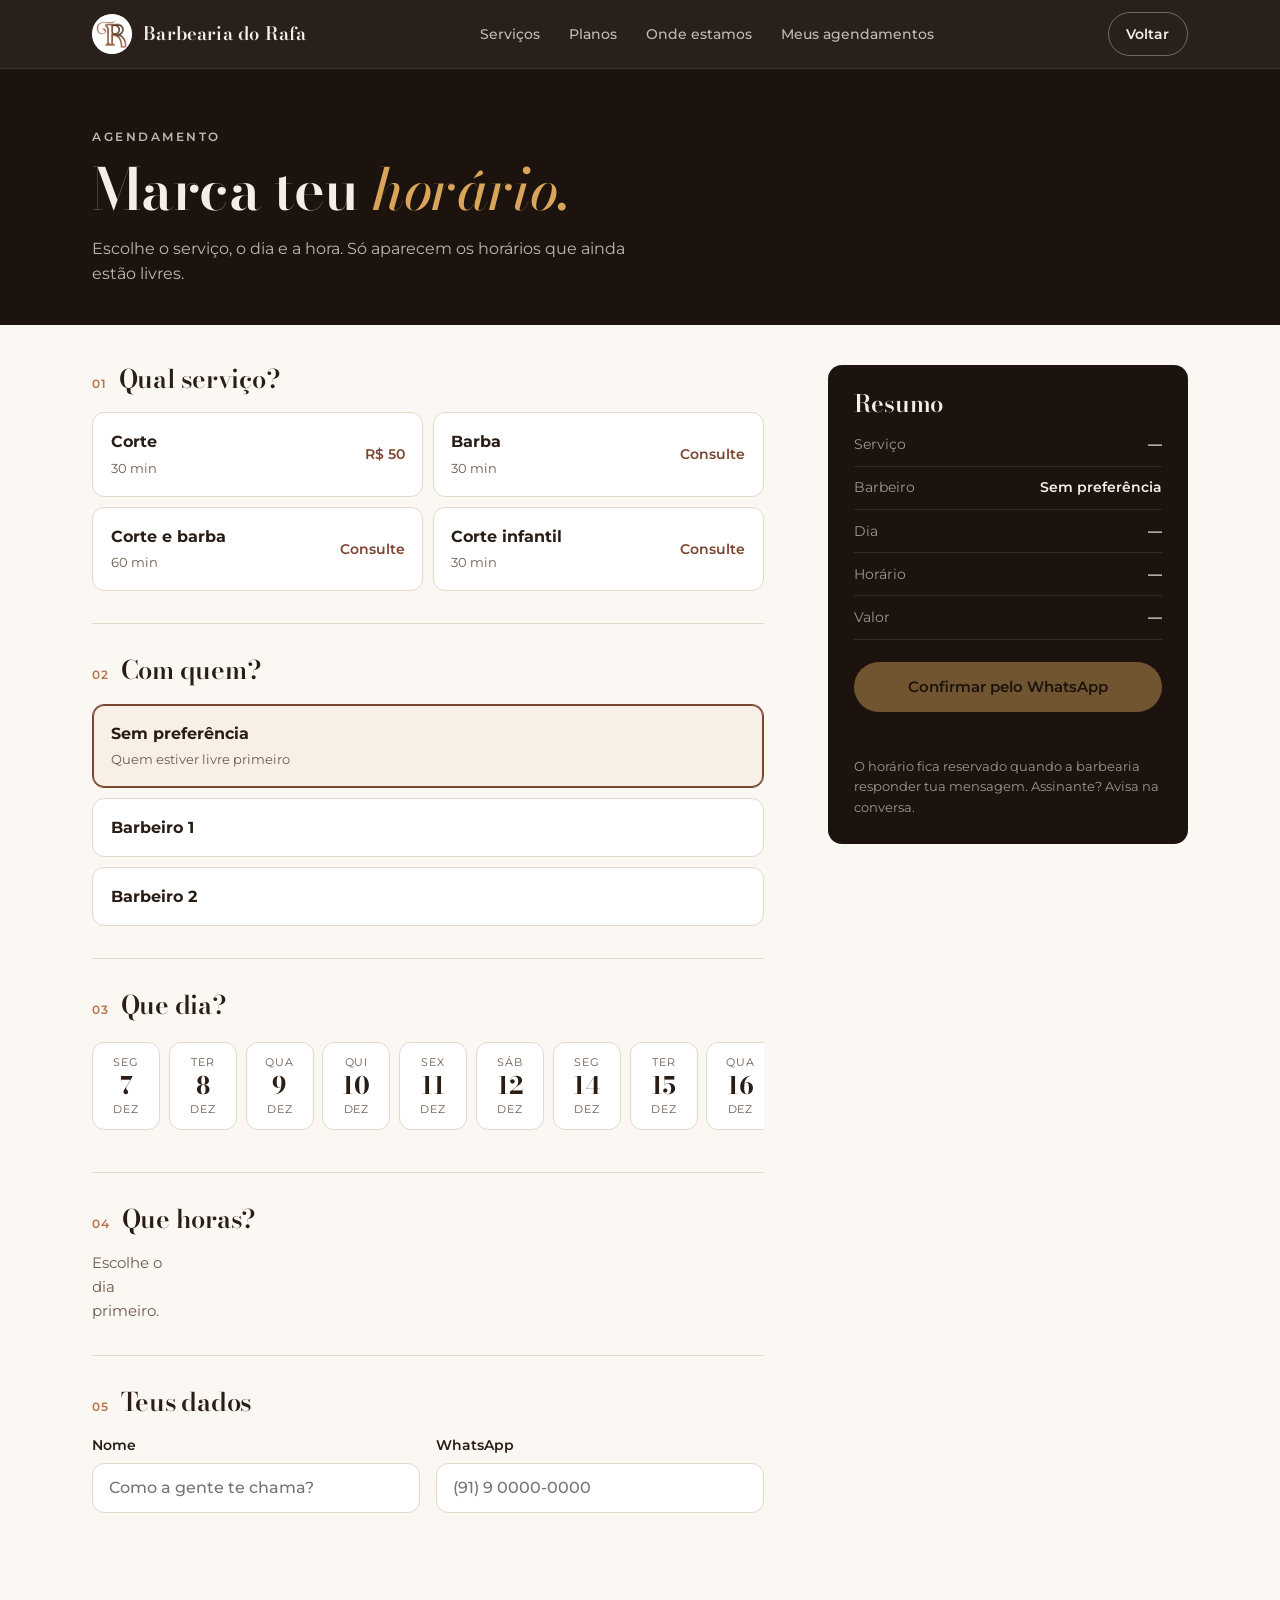
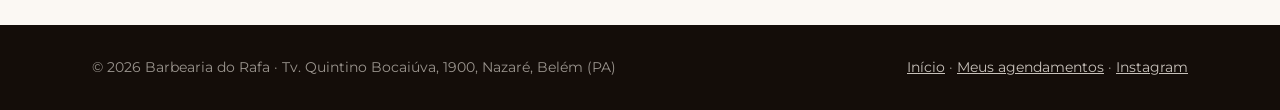
==== agendamento.html @ e5c77fa2 "Menu do celular (☰) com todos os links e rolagem certa ate as secoes Co-Authored-By: Claude Opus 5.5" ====
<!doctype html>
<html lang="pt-BR">
<head>
  <meta charset="utf-8">
  <meta name="viewport" content="width=device-width, initial-scale=1">
  <title>Agendar horário · Barbearia do Rafa</title>
  <meta name="description" content="Escolha o serviço, o dia e o horário na Barbearia do Rafa, em Nazaré, Belém.">
  <meta name="theme-color" content="#1c130e">
  <link rel="icon" href="img/logo.png">
  <link rel="preconnect" href="https://fonts.googleapis.com">
  <link rel="preconnect" href="https://fonts.gstatic.com" crossorigin>
  <link href="https://fonts.googleapis.com/css2?family=Bodoni+Moda:ital,opsz,wght@0,6..96,500;0,6..96,600;1,6..96,500&family=Montserrat:wght@400;500;600;700&display=swap" rel="stylesheet">
  <link rel="stylesheet" href="css/style.css">
</head>
<body>

<header class="topo">
  <div class="wrap">
    <a class="marca" href="index.html"><img src="img/logo.png" alt=""><span>Barbearia do Rafa</span></a>
    <nav class="nav" aria-label="Seções">
      <a href="index.html#servicos">Serviços</a>
      <a href="index.html#planos">Planos</a>
      <a href="index.html#onde">Onde estamos</a>
      <a href="meus-agendamentos.html">Meus agendamentos</a>
    </nav>
    <a class="btn btn-linha" href="index.html">Voltar</a>
  </div>
</header>

<main>
  <section class="ag-capa">
    <div class="wrap">
      <p class="sobre">Agendamento</p>
      <h1>Marca teu <em>horário.</em></h1>
      <p>Escolhe o serviço, o dia e a hora. Só aparecem os horários que ainda estão livres.</p>
    </div>
  </section>

  <div class="wrap">
    <form class="ag" id="form" novalidate>
      <div>
        <fieldset class="passo">
          <legend class="sr">Serviço</legend>
          <h2 aria-hidden="true"><span>01</span>Qual serviço?</h2>
          <div class="opcoes servicos" id="servicos"></div>
        </fieldset>

        <fieldset class="passo">
          <legend class="sr">Barbeiro</legend>
          <h2 aria-hidden="true"><span>02</span>Com quem?</h2>
          <div class="opcoes" id="barbeiros"></div>
        </fieldset>

        <fieldset class="passo">
          <legend class="sr">Dia</legend>
          <h2 aria-hidden="true"><span>03</span>Que dia?</h2>
          <div class="dias" id="dias"></div>
        </fieldset>

        <fieldset class="passo">
          <legend class="sr">Horário</legend>
          <h2 aria-hidden="true"><span>04</span>Que horas?</h2>
          <div class="horas" id="horas"></div>
        </fieldset>

        <div class="passo">
          <h2><span>05</span>Teus dados</h2>
          <div class="campos">
            <div class="campo">
              <label for="nome">Nome</label>
              <input id="nome" name="nome" autocomplete="name" placeholder="Como a gente te chama?" required>
            </div>
            <div class="campo">
              <label for="tel">WhatsApp</label>
              <input id="tel" name="tel" type="tel" inputmode="tel" autocomplete="tel-national" placeholder="(91) 9 0000-0000" required>
            </div>
          </div>
        </div>
      </div>

      <aside class="resumo" aria-live="polite">
        <h2>Resumo</h2>
        <dl>
          <div><dt>Serviço</dt><dd id="r-servico">—</dd></div>
          <div><dt>Barbeiro</dt><dd id="r-barbeiro">—</dd></div>
          <div><dt>Dia</dt><dd id="r-dia">—</dd></div>
          <div><dt>Horário</dt><dd id="r-hora">—</dd></div>
          <div><dt>Valor</dt><dd id="r-preco">—</dd></div>
        </dl>
        <button class="btn btn-ouro" type="submit" id="enviar" aria-disabled="true">Confirmar pelo WhatsApp</button>
        <p class="falta" id="falta"></p>
        <p class="obs" id="obs">O horário fica reservado na hora. Assinante? Avisa quando chegar.</p>
      </aside>
    </form>
  </div>
</main>

<footer class="rodape">
  <div class="wrap">
    <span>© <span id="ano"></span> Barbearia do Rafa · Tv. Quintino Bocaiúva, 1900, Nazaré, Belém (PA)</span>
    <span><a href="index.html">Início</a> · <a href="meus-agendamentos.html">Meus agendamentos</a> · <a href="https://www.instagram.com/a.barbeariadorafa/" target="_blank" rel="noopener">Instagram</a></span>
  </div>
</footer>

<script src="js/dados.js"></script>
<script src="js/menu.js"></script>
<script src="js/comum.js"></script>
<script src="js/agendamento.js"></script>
</body>
</html>
---- css/style.css ----
:root {
  --cafe: #1c130e;
  --cafe-2: #2a1d15;
  --terra: #7a4630;
  --cobre: #b87348;
  --ouro: #d9a55a;
  --creme: #f4eee6;
  --papel: #fbf8f3;
  --tinta: #2a1d15;
  --suave: #6e5a4c;
  --linha: #e3d8ca;
  --titulo: 'Bodoni Moda', Georgia, serif;
  --texto: 'Montserrat', system-ui, sans-serif;
  --raio: 14px;
  --max: 1160px;
}

*, *::before, *::after { box-sizing: border-box; }
html { scroll-behavior: smooth; }
a, button, label, input { -webkit-tap-highlight-color: transparent; }
body { margin: 0; font-family: var(--texto); color: var(--tinta); background: var(--papel); line-height: 1.6; -webkit-font-smoothing: antialiased; }
img { max-width: 100%; height: auto; display: block; }
a { color: inherit; }
h1, h2, h3 { font-family: var(--titulo); font-weight: 600; line-height: 1.1; margin: 0; letter-spacing: -0.01em; }
h1 em, h2 em { font-style: italic; color: var(--ouro); font-weight: 500; }
p { margin: 0; }
.wrap { width: 100%; max-width: var(--max); margin: 0 auto; padding: 0 20px; }
.sobre { font-size: .72rem; font-weight: 600; letter-spacing: .22em; text-transform: uppercase; color: var(--cobre); }
.sr { position: absolute; width: 1px; height: 1px; overflow: hidden; clip: rect(0 0 0 0); }

/* Botões */
.btn { display: inline-flex; align-items: center; justify-content: center; gap: .55rem; min-height: 44px; padding: .95rem 1.5rem; border-radius: 999px; font: 600 .92rem var(--texto); text-decoration: none; background: transparent; border: 1.5px solid transparent; cursor: pointer; transition: transform .15s, background .2s, border-color .2s, color .2s; }
.btn:hover { transform: translateY(-1px); }
.btn:focus-visible, a:focus-visible, button:focus-visible, input:focus-visible { outline: 2px solid var(--ouro); outline-offset: 3px; }
.btn-ouro { background: var(--ouro); color: var(--cafe); }
.btn-ouro:hover { background: #e5b46b; }
.btn-linha { border-color: rgba(244, 238, 230, .35); color: var(--creme); }
.btn-linha:hover { border-color: var(--creme); }
.btn-terra { background: var(--terra); color: var(--creme); }
.btn-terra:hover { background: #8b5139; }
.btn svg { width: 18px; height: 18px; flex: none; }

/* Topo */
.topo { position: sticky; top: 0; z-index: 20; background: rgba(28, 19, 14, .94); backdrop-filter: blur(10px); border-bottom: 1px solid rgba(244, 238, 230, .08); }
.topo .wrap { display: flex; align-items: center; justify-content: space-between; gap: 1rem; height: 68px; }
.marca { display: flex; align-items: center; gap: .7rem; text-decoration: none; color: var(--creme); }
.marca img { width: 40px; height: 40px; border-radius: 50%; background: #fff; }
.marca span { font-family: var(--titulo); font-size: 1.15rem; font-weight: 600; letter-spacing: .01em; }
.nav { display: none; gap: 1.8rem; }
.nav a { color: rgba(244, 238, 230, .75); text-decoration: none; font-size: .88rem; font-weight: 500; }
.nav a:hover { color: var(--creme); }
.topo .btn { padding: .6rem 1.1rem; font-size: .85rem; }

/* Menu do celular (☰) */
.menu-btn { display: inline-flex; flex-direction: column; justify-content: center; align-items: center; gap: 5px; width: 44px; height: 44px; padding: 0; border: 0; border-radius: 10px; background: transparent; cursor: pointer; flex: none; }
.menu-btn span { display: block; width: 22px; height: 2px; border-radius: 2px; background: var(--creme); transition: transform .2s, opacity .2s; }
.menu-btn[aria-expanded="true"] span:nth-child(1) { transform: translateY(7px) rotate(45deg); }
.menu-btn[aria-expanded="true"] span:nth-child(2) { opacity: 0; }
.menu-btn[aria-expanded="true"] span:nth-child(3) { transform: translateY(-7px) rotate(-45deg); }
.menu-movel { position: fixed; z-index: 60; top: 68px; left: 0; right: 0; bottom: 0; overflow-y: auto; overscroll-behavior: contain; background: var(--cafe); color: var(--creme); padding: .5rem 20px calc(2rem + env(safe-area-inset-bottom)); display: flex; flex-direction: column; animation: menu-entra .18s ease-out; }
.menu-movel ul { list-style: none; margin: 0; padding: 0; }
.menu-movel li a { display: flex; align-items: center; min-height: 56px; font-family: var(--titulo); font-size: 1.55rem; font-weight: 500; color: var(--creme); text-decoration: none; border-bottom: 1px solid rgba(244, 238, 230, .1); }
.menu-movel li a[aria-current="page"] { color: var(--ouro); }
.menu-movel .menu-cta { margin-top: 1.6rem; width: 100%; padding: 1rem; font-size: 1rem; }
.menu-rodape { display: flex; gap: 1.5rem; justify-content: center; margin-top: 1.4rem; }
.menu-rodape a { display: inline-flex; align-items: center; min-height: 44px; color: rgba(244, 238, 230, .75); font-size: .9rem; font-weight: 600; }
.menu-movel[hidden] { display: none; }
html.menu-aberto, html.menu-aberto body { overflow: hidden; }
html.menu-aberto .barra-movel { display: none; }
@keyframes menu-entra { from { opacity: 0; transform: translateY(-8px); } to { opacity: 1; transform: none; } }
/* No celular o "Agendar" do topo sai: fica na barra de baixo e no menu. */
@media (max-width: 899px) { .topo .wrap > .btn { display: none; } }
@media (min-width: 900px) { .menu-btn, .menu-movel { display: none !important; } }

/* Ao ir pra uma seção, ela para logo abaixo do topo fixo */
section[id] { scroll-margin-top: 76px; }

/* Capa */
.capa { background: var(--cafe); color: var(--creme); overflow: hidden; }
.capa .wrap { display: grid; gap: 2.5rem; padding-top: 3rem; padding-bottom: 3.5rem; }
.capa h1 { font-size: clamp(2.6rem, 9vw, 4.6rem); margin: .9rem 0 1.2rem; }
.capa .lead { font-size: 1.05rem; color: rgba(244, 238, 230, .8); max-width: 34rem; }
.capa .acoes { display: flex; flex-wrap: wrap; gap: .75rem; margin-top: 2rem; }
.nota { display: flex; align-items: center; gap: .6rem; margin-top: 2rem; font-size: .85rem; color: rgba(244, 238, 230, .7); }
.nota b { color: var(--creme); font-size: 1rem; }
.estrelas { color: var(--ouro); letter-spacing: .1em; }
.ja-agendou { margin-top: .8rem; font-size: .85rem; color: rgba(244, 238, 230, .7); }
.ja-agendou a { color: var(--ouro); font-weight: 600; }
.capa-foto { position: relative; justify-self: center; width: min(100%, 420px); }
.capa-foto img { width: 100%; aspect-ratio: 4 / 5; object-fit: cover; border-radius: 220px 220px var(--raio) var(--raio); }
.capa-foto::before { content: ''; position: absolute; inset: -12px; border: 1px solid rgba(217, 165, 90, .45); border-radius: 232px 232px 20px 20px; pointer-events: none; }
.selo { position: absolute; left: -10px; bottom: 28px; background: var(--creme); color: var(--tinta); border-radius: 12px; padding: .8rem 1rem; box-shadow: 0 14px 30px rgba(0, 0, 0, .35); font-size: .8rem; line-height: 1.35; }
.selo b { display: block; font-family: var(--titulo); font-size: 1.05rem; }

/* Faixa de horários */
.faixa { background: var(--terra); color: var(--creme); }
.faixa .wrap { display: flex; flex-wrap: wrap; justify-content: center; gap: .4rem 2rem; padding-top: 1rem; padding-bottom: 1rem; font-size: .85rem; }
.faixa b { font-weight: 600; }

/* Seções */
.secao { padding: 4.5rem 0; }
.secao-creme { background: var(--creme); }
.cab { max-width: 40rem; margin-bottom: 2.5rem; }
.cab h2 { font-size: clamp(2rem, 6vw, 3rem); margin-top: .6rem; }
.cab h2 em { color: var(--terra); }
.cab p { margin-top: .9rem; color: var(--suave); }

/* Serviços — tabela de preço de barbearia */
.menu { list-style: none; margin: 0; padding: 0; display: grid; gap: 0 4rem; }
.menu li { padding: 1.3rem 0; border-bottom: 1px solid var(--linha); }
.menu .linha { display: flex; align-items: baseline; gap: .8rem; }
.menu h3 { font-size: 1.45rem; }
.menu .pontos { flex: 1; border-bottom: 1.5px dotted #c9b7a3; transform: translateY(-5px); min-width: 1rem; }
.menu .preco { font-weight: 600; color: var(--terra); white-space: nowrap; }
.menu p { color: var(--suave); font-size: .92rem; margin-top: .3rem; }
.aviso-walkin { margin-top: 2rem; padding: 1.1rem 1.3rem; border-left: 3px solid var(--cobre); background: var(--creme); border-radius: 0 10px 10px 0; color: var(--suave); font-size: .92rem; }
.aviso-walkin b { color: var(--tinta); }

/* Planos */
.planos { display: grid; gap: 1.2rem; }
.plano { position: relative; background: var(--papel); border: 1px solid var(--linha); border-radius: var(--raio); padding: 2rem 1.6rem; display: flex; flex-direction: column; }
.plano h3 { font-size: 1.45rem; }
.plano .valor { font-family: var(--titulo); font-size: 2.8rem; font-weight: 600; margin: 1rem 0 .2rem; color: var(--terra); line-height: 1; }
.plano .valor small { font: 500 .85rem var(--texto); color: var(--suave); }
.plano p { color: var(--suave); font-size: .92rem; }
.plano .vant { margin-top: 1rem; font-size: .85rem; font-weight: 600; color: var(--tinta); }
.plano .btn { margin-top: auto; }
.plano .vant + .btn, .plano p + .btn { margin-top: 1.6rem; }
.plano.destaque { background: var(--cafe); color: var(--creme); border-color: var(--cafe); }
.plano.destaque .valor { color: var(--ouro); }
.plano.destaque p, .plano.destaque .valor small { color: rgba(244, 238, 230, .7); }
.plano.destaque .vant { color: var(--ouro); }
.etiqueta { position: absolute; top: -12px; left: 1.6rem; background: var(--ouro); color: var(--cafe); font-size: .7rem; font-weight: 700; letter-spacing: .12em; text-transform: uppercase; padding: .3rem .7rem; border-radius: 999px; }

/* Galeria */
.galeria { display: grid; grid-template-columns: repeat(2, 1fr); gap: .6rem; }
.galeria figure { margin: 0; overflow: hidden; border-radius: 10px; background: var(--creme); }
.galeria img { width: 100%; aspect-ratio: 4 / 5; object-fit: cover; transition: transform .5s; }
.galeria figure:hover img { transform: scale(1.04); }

/* Ambiente */
.ambiente { display: grid; gap: 2.5rem; align-items: center; }
.ambiente-fotos { display: grid; grid-template-columns: 1.2fr 1fr; gap: .7rem; }
.ambiente-fotos img { width: 100%; height: 100%; object-fit: cover; border-radius: var(--raio); aspect-ratio: 4 / 5; }
.ambiente-fotos img:last-child { margin-top: 2.5rem; }
.ambiente ul { list-style: none; padding: 0; margin: 1.6rem 0 0; display: grid; gap: .9rem; }
.ambiente li { display: flex; gap: .8rem; align-items: flex-start; }
.ambiente li::before { content: ''; flex: none; width: 8px; height: 8px; margin-top: .55rem; border-radius: 50%; background: var(--cobre); }

/* Avaliações */
.avaliacoes { display: grid; gap: 1.2rem; }
.avaliacao { margin: 0; background: var(--papel); border-radius: var(--raio); padding: 1.8rem 1.6rem; border: 1px solid var(--linha); }
.avaliacao blockquote { margin: .8rem 0 1.2rem; font-family: var(--titulo); font-size: 1.2rem; line-height: 1.4; }
.avaliacao figcaption { font-size: .85rem; color: var(--suave); }
.avaliacao figcaption b { color: var(--tinta); }
.google-link { display: inline-block; margin-top: 1.8rem; font-weight: 600; color: var(--terra); }

/* Onde estamos */
.onde { display: grid; gap: 2rem; }
.onde h3 { font-size: 1.3rem; margin-bottom: .6rem; }
.onde address { font-style: normal; color: var(--suave); }
.tab-horarios { width: 100%; border-collapse: collapse; font-size: .95rem; }
.tab-horarios td { padding: .55rem 0; border-bottom: 1px solid var(--linha); }
.tab-horarios td:last-child { text-align: right; font-weight: 600; }
.tab-horarios tr.hoje td { color: var(--terra); }
.mapa { border: 0; width: 100%; min-height: 320px; border-radius: var(--raio); filter: sepia(.25); }

/* CTA final */
.final { background: var(--cafe); color: var(--creme); text-align: center; }
.final h2 { font-size: clamp(2rem, 6vw, 3.2rem); }
.final p { color: rgba(244, 238, 230, .75); margin: 1rem auto 2rem; max-width: 30rem; }
.final .acoes { display: flex; flex-wrap: wrap; gap: .75rem; justify-content: center; }

/* Rodapé */
.rodape { background: #140d09; color: rgba(244, 238, 230, .6); font-size: .85rem; padding: 2rem 0 6rem; }
.rodape .wrap { display: flex; flex-wrap: wrap; gap: 1rem 2rem; justify-content: space-between; align-items: center; }
.rodape a { color: rgba(244, 238, 230, .8); }

/* Barra fixa no celular */
.barra-movel { position: fixed; left: 0; right: 0; bottom: 0; z-index: 30; display: flex; gap: .6rem; padding: .7rem 16px calc(.7rem + env(safe-area-inset-bottom)); background: rgba(28, 19, 14, .96); border-top: 1px solid rgba(244, 238, 230, .1); }
.barra-movel .btn { flex: 1; padding: .85rem 1rem; }

@media (min-width: 640px) {
  .galeria { grid-template-columns: repeat(3, 1fr); gap: .8rem; }
  .avaliacoes { grid-template-columns: repeat(3, 1fr); }
}
@media (min-width: 900px) {
  .wrap { padding: 0 32px; }
  .nav { display: flex; }
  .capa .wrap { grid-template-columns: 1.15fr .85fr; align-items: center; padding-top: 4.5rem; padding-bottom: 5rem; }
  .capa-foto { justify-self: end; }
  .secao { padding: 6.5rem 0; }
  .menu { grid-template-columns: 1fr 1fr; }
  .planos { grid-template-columns: repeat(3, 1fr); align-items: stretch; }
  .plano.destaque { transform: translateY(-14px); }
  .ambiente { grid-template-columns: 1fr 1fr; gap: 4rem; }
  .onde { grid-template-columns: 1fr 1fr 1.3fr; gap: 3rem; }
  .barra-movel { display: none; }
  .rodape { padding-bottom: 2rem; }
}

/* ---------- Agendamento ---------- */
.ag-capa { background: var(--cafe); color: var(--creme); padding: 2.8rem 0 2.4rem; }
.ag-capa h1 { font-size: clamp(2.3rem, 8vw, 3.6rem); margin-top: .7rem; }
.ag-capa p { margin-top: .9rem; color: rgba(244, 238, 230, .75); max-width: 36rem; }
.ag { display: grid; grid-template-columns: minmax(0, 1fr); gap: 2rem; padding: 2.5rem 0 8rem; }
.passo { padding-bottom: 2rem; margin-bottom: 2rem; border-bottom: 1px solid var(--linha); }
.passo:last-child { border-bottom: 0; margin-bottom: 0; }
fieldset.passo { border: 0; border-bottom: 1px solid var(--linha); padding-left: 0; padding-right: 0; padding-top: 0; margin-left: 0; margin-right: 0; min-width: 0; }
.passo h2 { font-size: 1.6rem; display: flex; align-items: baseline; gap: .7rem; margin-bottom: 1.2rem; }
.passo h2 span { font: 600 .75rem var(--texto); color: var(--cobre); letter-spacing: .1em; }
.opcoes { display: grid; gap: .6rem; }
.opcao { position: relative; display: block; cursor: pointer; }
.opcao input { position: absolute; opacity: 0; pointer-events: none; }
.opcao .cx { display: flex; justify-content: space-between; align-items: center; gap: 1rem; padding: 1rem 1.1rem; border: 1.5px solid var(--linha); border-radius: 12px; background: #fff; transition: border-color .15s, background .15s; }
.opcao .cx b { display: block; font-size: .98rem; }
.opcao .cx small { color: var(--suave); font-size: .8rem; }
.opcao .cx .preco { font-weight: 600; color: var(--terra); white-space: nowrap; font-size: .9rem; }
.opcao input:checked + .cx { border-color: var(--terra); background: #f8efe7; box-shadow: inset 0 0 0 1px var(--terra); }
.opcao input:focus-visible + .cx { outline: 2px solid var(--ouro); outline-offset: 2px; }
.opcao:hover .cx { border-color: #c9b7a3; }
.dias { display: flex; gap: .55rem; overflow-x: auto; padding: 4px 2px 10px; scroll-snap-type: x mandatory; }
.dias .opcao { scroll-snap-align: start; flex: none; }
.dias .cx { flex-direction: column; gap: 0; width: 68px; padding: .7rem 0; text-align: center; }
.dias .cx small { text-transform: uppercase; letter-spacing: .08em; font-size: .68rem; }
.dias .cx b { font-family: var(--titulo); font-size: 1.5rem; line-height: 1.2; }
.horas { display: grid; grid-template-columns: repeat(auto-fill, minmax(78px, 1fr)); gap: .5rem; }
.horas .cx { justify-content: center; padding: .7rem 0; font-weight: 600; font-size: .92rem; }
.vazio { color: var(--suave); font-size: .92rem; }
.campos { display: grid; gap: 1rem; }
.campo label { display: block; font-size: .85rem; font-weight: 600; margin-bottom: .35rem; }
.campo input { width: 100%; padding: .9rem 1rem; border: 1.5px solid var(--linha); border-radius: 12px; font: 500 1rem var(--texto); color: var(--tinta); background: #fff; }
.campo input:focus { border-color: var(--terra); outline: none; box-shadow: 0 0 0 3px rgba(122, 70, 48, .15); }
.resumo { background: var(--cafe); color: var(--creme); border-radius: var(--raio); padding: 1.6rem; align-self: start; }
.resumo h2 { font-size: 1.5rem; margin-bottom: 1rem; }
.resumo dl { margin: 0 0 1.4rem; display: grid; gap: .6rem; font-size: .9rem; }
.resumo dl div { display: flex; justify-content: space-between; gap: 1rem; border-bottom: 1px solid rgba(244, 238, 230, .1); padding-bottom: .6rem; }
.resumo dt { color: rgba(244, 238, 230, .6); }
.resumo dd { margin: 0; font-weight: 600; text-align: right; }
.resumo .btn { width: 100%; }
.resumo .btn[aria-disabled="true"] { opacity: .45; cursor: not-allowed; transform: none; }
.resumo .obs { margin-top: 1rem; font-size: .8rem; color: rgba(244, 238, 230, .6); }
.falta { margin-top: .8rem; font-size: .82rem; color: var(--ouro); min-height: 1.2em; }

.btn-linha-escura { border-color: var(--linha); color: var(--tinta); }
.btn-linha-escura:hover { border-color: var(--tinta); }
.ok { grid-column: 1 / -1; max-width: 40rem; padding: 1rem 0 2rem; }
.ok h2 { font-size: clamp(2rem, 6vw, 3rem); margin: .6rem 0 1.6rem; }
.ok h2 em { color: var(--terra); }
.ok dl { margin: 0 0 1.4rem; display: grid; gap: .6rem; }
.ok dl div { display: flex; justify-content: space-between; gap: 1rem; border-bottom: 1px solid var(--linha); padding-bottom: .6rem; }
.ok dt { color: var(--suave); }
.ok dd { margin: 0; font-weight: 600; }
.ok > p { color: var(--suave); }
.ok .acoes { display: flex; flex-wrap: wrap; gap: .7rem; margin-top: 1.6rem; }
.opcao input:disabled + .cx { opacity: .4; cursor: not-allowed; }

/* Opções do lembrete (Android e navegadores de app) */
.opcoes-lembrete { grid-column: 1 / -1; display: grid; gap: .5rem; margin-top: .7rem; }
.op-lembrete { display: block; min-height: 44px; padding: .8rem 1rem; border: 1.5px solid var(--linha); border-radius: 12px; background: #fff; color: var(--tinta); text-decoration: none; }
.op-lembrete b { display: block; font-size: .95rem; }
.op-lembrete small { display: block; color: var(--suave); font-size: .8rem; margin-top: .1rem; }
.op-lembrete.principal { border-color: var(--terra); background: #f8efe7; }
.nota-lembrete, .aviso-app { font-size: .8rem; color: var(--suave); margin: .2rem 0 0; }
.aviso-app { background: #fff4dc; color: #6b4a12; padding: .7rem .9rem; border-radius: 10px; margin: 0; }
.ok .opcoes-lembrete { max-width: 30rem; margin-top: .8rem; }

@media (min-width: 900px) {
  .ag { grid-template-columns: minmax(0, 1fr) 360px; gap: 4rem; padding-bottom: 5rem; }
  .resumo { position: sticky; top: 92px; }
  .opcoes.servicos { grid-template-columns: 1fr 1fr; }
  .campos { grid-template-columns: 1fr 1fr; }
}

@media (prefers-reduced-motion: reduce) {
  * { transition: none !important; animation: none !important; scroll-behavior: auto !important; }
}
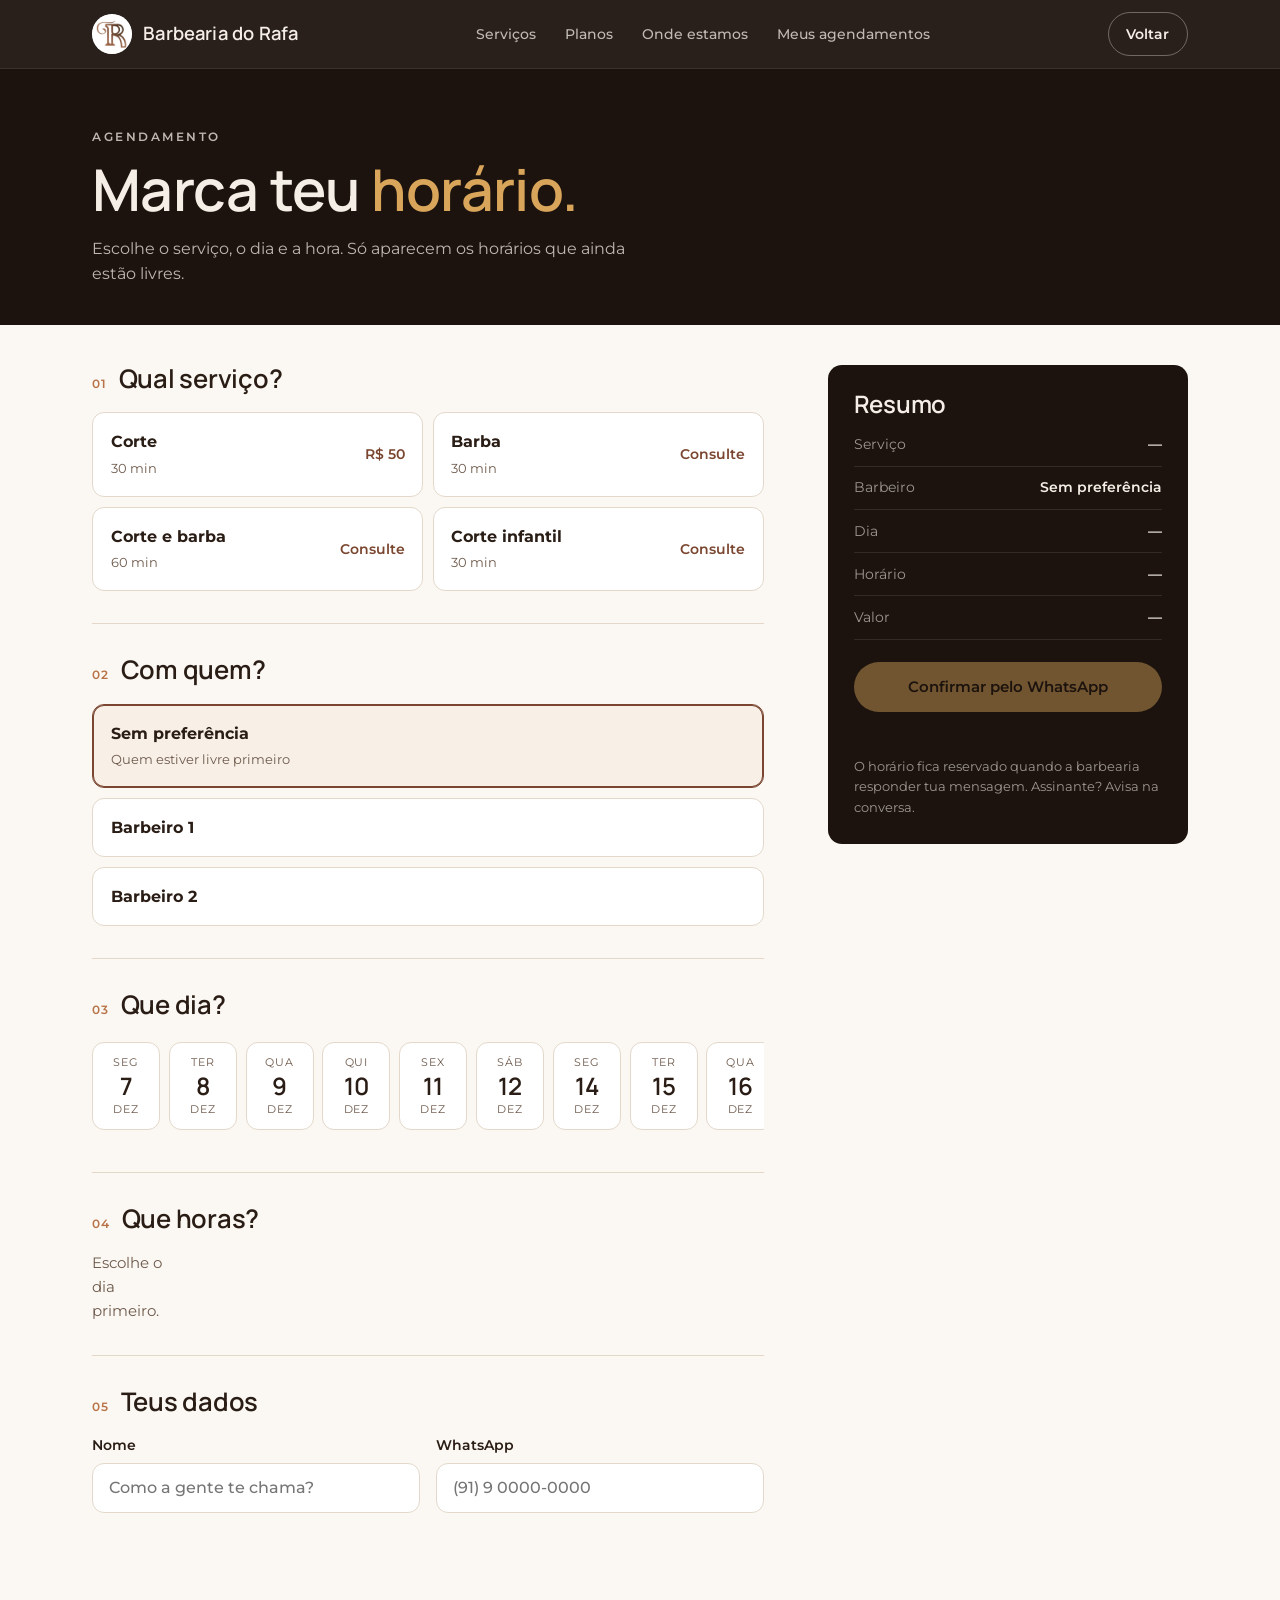
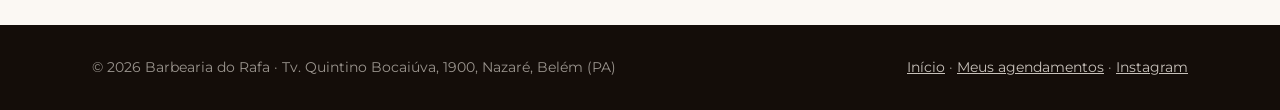
==== commit ec93cae0: "Fonte dos títulos: Manrope SemiBold (600) no lugar da Bodoni Moda Co-Authored-By: Claude Sonnet 5.5 " ====
--- a/agendamento.html
+++ b/agendamento.html
@@ -9,7 +9,7 @@
   <link rel="icon" href="img/logo.png">
   <link rel="preconnect" href="https://fonts.googleapis.com">
   <link rel="preconnect" href="https://fonts.gstatic.com" crossorigin>
-  <link href="https://fonts.googleapis.com/css2?family=Bodoni+Moda:ital,opsz,wght@0,6..96,500;0,6..96,600;1,6..96,500&family=Montserrat:wght@400;500;600;700&display=swap" rel="stylesheet">
+  <link href="https://fonts.googleapis.com/css2?family=Manrope:wght@600&family=Montserrat:wght@400;500;600;700&display=swap" rel="stylesheet">
   <link rel="stylesheet" href="css/style.css">
 </head>
 <body>
--- a/css/style.css
+++ b/css/style.css
@@ -9,7 +9,7 @@
   --tinta: #2a1d15;
   --suave: #6e5a4c;
   --linha: #e3d8ca;
-  --titulo: 'Bodoni Moda', Georgia, serif;
+  --titulo: 'Manrope', system-ui, sans-serif;
   --texto: 'Montserrat', system-ui, sans-serif;
   --raio: 14px;
   --max: 1160px;
@@ -22,7 +22,7 @@
 img { max-width: 100%; height: auto; display: block; }
 a { color: inherit; }
 h1, h2, h3 { font-family: var(--titulo); font-weight: 600; line-height: 1.1; margin: 0; letter-spacing: -0.01em; }
-h1 em, h2 em { font-style: italic; color: var(--ouro); font-weight: 500; }
+h1 em, h2 em { font-style: normal; color: var(--ouro); font-weight: 600; }
 p { margin: 0; }
 .wrap { width: 100%; max-width: var(--max); margin: 0 auto; padding: 0 20px; }
 .sobre { font-size: .72rem; font-weight: 600; letter-spacing: .22em; text-transform: uppercase; color: var(--cobre); }
@@ -59,7 +59,7 @@
 .menu-btn[aria-expanded="true"] span:nth-child(3) { transform: translateY(-7px) rotate(-45deg); }
 .menu-movel { position: fixed; z-index: 60; top: 68px; left: 0; right: 0; bottom: 0; overflow-y: auto; overscroll-behavior: contain; background: var(--cafe); color: var(--creme); padding: .5rem 20px calc(2rem + env(safe-area-inset-bottom)); display: flex; flex-direction: column; animation: menu-entra .18s ease-out; }
 .menu-movel ul { list-style: none; margin: 0; padding: 0; }
-.menu-movel li a { display: flex; align-items: center; min-height: 56px; font-family: var(--titulo); font-size: 1.55rem; font-weight: 500; color: var(--creme); text-decoration: none; border-bottom: 1px solid rgba(244, 238, 230, .1); }
+.menu-movel li a { display: flex; align-items: center; min-height: 56px; font-family: var(--titulo); font-size: 1.55rem; font-weight: 600; color: var(--creme); text-decoration: none; border-bottom: 1px solid rgba(244, 238, 230, .1); }
 .menu-movel li a[aria-current="page"] { color: var(--ouro); }
 .menu-movel .menu-cta { margin-top: 1.6rem; width: 100%; padding: 1rem; font-size: 1rem; }
 .menu-rodape { display: flex; gap: 1.5rem; justify-content: center; margin-top: 1.4rem; }
@@ -90,7 +90,7 @@
 .capa-foto img { width: 100%; aspect-ratio: 4 / 5; object-fit: cover; border-radius: 220px 220px var(--raio) var(--raio); }
 .capa-foto::before { content: ''; position: absolute; inset: -12px; border: 1px solid rgba(217, 165, 90, .45); border-radius: 232px 232px 20px 20px; pointer-events: none; }
 .selo { position: absolute; left: -10px; bottom: 28px; background: var(--creme); color: var(--tinta); border-radius: 12px; padding: .8rem 1rem; box-shadow: 0 14px 30px rgba(0, 0, 0, .35); font-size: .8rem; line-height: 1.35; }
-.selo b { display: block; font-family: var(--titulo); font-size: 1.05rem; }
+.selo b { display: block; font-family: var(--titulo); font-weight: 600; font-size: 1.05rem; }
 
 /* Faixa de horários */
 .faixa { background: var(--terra); color: var(--creme); }
@@ -150,7 +150,7 @@
 /* Avaliações */
 .avaliacoes { display: grid; gap: 1.2rem; }
 .avaliacao { margin: 0; background: var(--papel); border-radius: var(--raio); padding: 1.8rem 1.6rem; border: 1px solid var(--linha); }
-.avaliacao blockquote { margin: .8rem 0 1.2rem; font-family: var(--titulo); font-size: 1.2rem; line-height: 1.4; }
+.avaliacao blockquote { margin: .8rem 0 1.2rem; font-family: var(--titulo); font-weight: 600; font-size: 1.2rem; line-height: 1.4; }
 .avaliacao figcaption { font-size: .85rem; color: var(--suave); }
 .avaliacao figcaption b { color: var(--tinta); }
 .google-link { display: inline-block; margin-top: 1.8rem; font-weight: 600; color: var(--terra); }
@@ -223,7 +223,7 @@
 .dias .opcao { scroll-snap-align: start; flex: none; }
 .dias .cx { flex-direction: column; gap: 0; width: 68px; padding: .7rem 0; text-align: center; }
 .dias .cx small { text-transform: uppercase; letter-spacing: .08em; font-size: .68rem; }
-.dias .cx b { font-family: var(--titulo); font-size: 1.5rem; line-height: 1.2; }
+.dias .cx b { font-family: var(--titulo); font-weight: 600; font-size: 1.5rem; line-height: 1.2; }
 .horas { display: grid; grid-template-columns: repeat(auto-fill, minmax(78px, 1fr)); gap: .5rem; }
 .horas .cx { justify-content: center; padding: .7rem 0; font-weight: 600; font-size: .92rem; }
 .vazio { color: var(--suave); font-size: .92rem; }
@@ -262,6 +262,7 @@
 .op-lembrete small { display: block; color: var(--suave); font-size: .8rem; margin-top: .1rem; }
 .op-lembrete.principal { border-color: var(--terra); background: #f8efe7; }
 .nota-lembrete, .aviso-app { font-size: .8rem; color: var(--suave); margin: .2rem 0 0; }
+.nota-lembrete a { display: inline-flex; align-items: center; min-height: 44px; color: var(--terra); font-weight: 600; }
 .aviso-app { background: #fff4dc; color: #6b4a12; padding: .7rem .9rem; border-radius: 10px; margin: 0; }
 .ok .opcoes-lembrete { max-width: 30rem; margin-top: .8rem; }
 
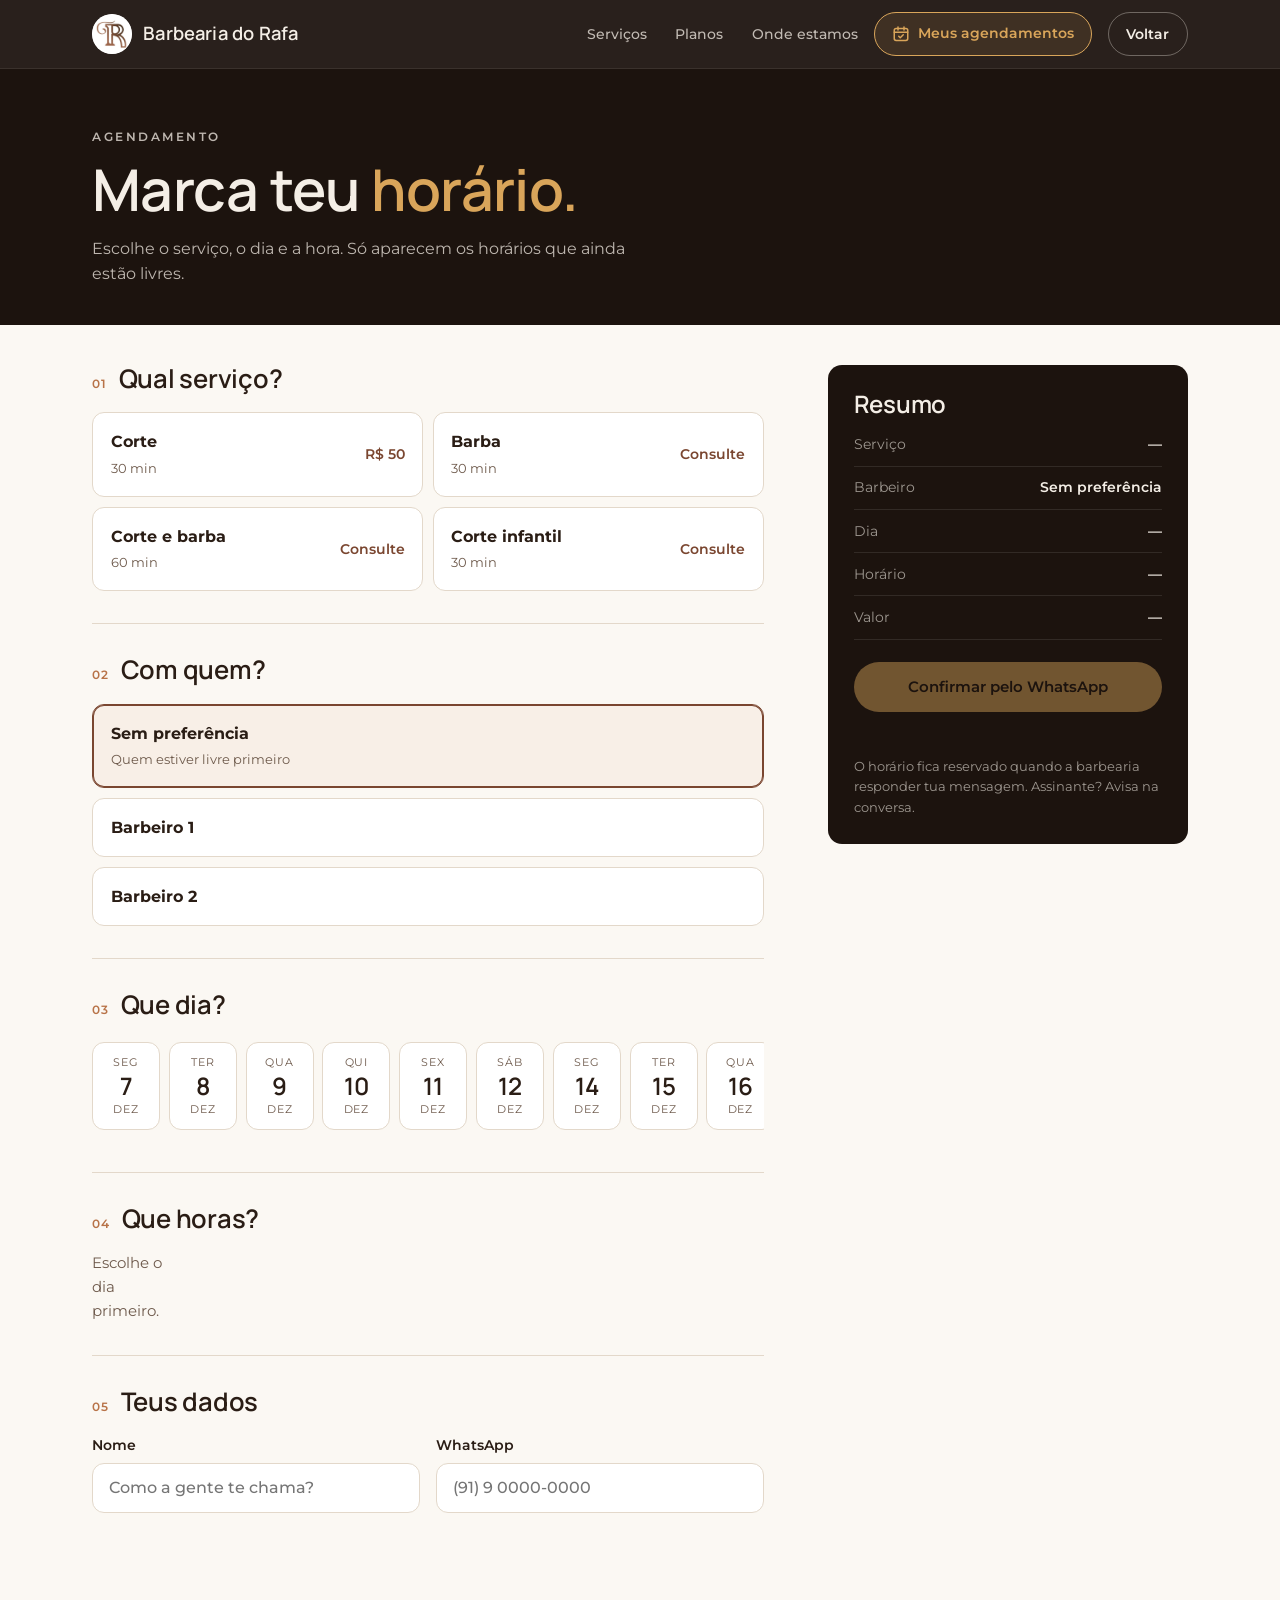
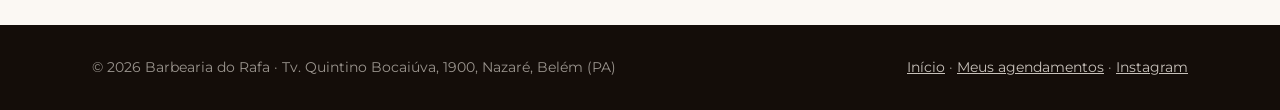
==== commit 8245b0ec: "Destaca 'Meus agendamentos': botão dourado no topo, cartão no menu do celular e atalho na capa Co-Au" ====
--- a/agendamento.html
+++ b/agendamento.html
@@ -2,7 +2,7 @@
 <html lang="pt-BR">
 <head>
   <meta charset="utf-8">
-  <meta name="viewport" content="width=device-width, initial-scale=1">
+  <meta name="viewport" content="width=device-width, initial-scale=1, maximum-scale=1, user-scalable=no">
   <title>Agendar horário · Barbearia do Rafa</title>
   <meta name="description" content="Escolha o serviço, o dia e o horário na Barbearia do Rafa, em Nazaré, Belém.">
   <meta name="theme-color" content="#1c130e">
@@ -21,8 +21,8 @@
       <a href="index.html#servicos">Serviços</a>
       <a href="index.html#planos">Planos</a>
       <a href="index.html#onde">Onde estamos</a>
-      <a href="meus-agendamentos.html">Meus agendamentos</a>
     </nav>
+    <a class="btn-meus" href="meus-agendamentos.html"><svg viewBox="0 0 24 24" fill="none" stroke="currentColor" stroke-width="2" stroke-linecap="round" stroke-linejoin="round" aria-hidden="true"><rect x="3" y="4.5" width="18" height="16" rx="2.5"/><path d="M3 9.5h18M8 2.5v4M16 2.5v4M9 15l2 2 4-4"/></svg><span class="rot-longo">Meus agendamentos</span><span class="rot-curto" aria-hidden="true">Horários</span></a>
     <a class="btn btn-linha" href="index.html">Voltar</a>
   </div>
 </header>
@@ -103,6 +103,7 @@
 </footer>
 
 <script src="js/dados.js"></script>
+<script src="js/mobile.js"></script>
 <script src="js/menu.js"></script>
 <script src="js/comum.js"></script>
 <script src="js/agendamento.js"></script>
--- a/css/style.css
+++ b/css/style.css
@@ -276,3 +276,43 @@
 @media (prefers-reduced-motion: reduce) {
   * { transition: none !important; animation: none !important; scroll-behavior: auto !important; }
 }
+
+/* Celular (tela de toque): sem zoom e sem seleção de texto, pra usar como um app.
+   Campos de formulário continuam selecionáveis pra poder digitar e colar. */
+@media (pointer: coarse) {
+  html { touch-action: manipulation; -webkit-text-size-adjust: 100%; }
+  body { -webkit-user-select: none; user-select: none; -webkit-touch-callout: none; }
+  input, textarea, select { -webkit-user-select: text; user-select: text; -webkit-touch-callout: default; }
+  img { -webkit-user-drag: none; }
+}
+
+/* "Meus agendamentos" em destaque: botão no topo, cartão no menu do celular e atalho na capa */
+.topo .wrap { justify-content: flex-start; }
+.topo .marca { margin-right: auto; min-width: 0; }
+.btn-meus { display: inline-flex; align-items: center; justify-content: center; gap: .5rem; flex: none; min-height: 44px; padding: .55rem 1.05rem; border: 1.5px solid var(--ouro); border-radius: 999px; background: rgba(217, 165, 90, .12); color: var(--ouro); font: 600 .85rem/1 var(--texto); text-decoration: none; white-space: nowrap; transition: background .2s, color .2s; }
+.btn-meus svg { width: 18px; height: 18px; flex: none; }
+.btn-meus:hover, .btn-meus[aria-current="page"] { background: var(--ouro); color: var(--cafe); }
+.btn-meus .rot-curto { display: none; }
+@media (max-width: 899px) {
+  /* No celular: ícone com a palavra "Horários" embaixo, do lado do ☰ */
+  .topo .wrap { gap: .5rem; }
+  .btn-meus { flex-direction: column; gap: 3px; width: 64px; min-height: 48px; padding: 5px 4px; border-radius: 12px; font-size: .64rem; letter-spacing: .02em; }
+  .btn-meus svg { width: 20px; height: 20px; }
+  .btn-meus .rot-longo { display: none; }
+  .btn-meus .rot-curto { display: block; }
+}
+@media (max-width: 359px) {
+  .marca span { font-size: 1rem; }
+  .marca img { width: 34px; height: 34px; }
+  .btn-meus { width: 56px; }
+}
+.menu-meus { display: flex; align-items: center; gap: .9rem; margin: .9rem 0 .6rem; padding: 1rem 1.1rem; min-height: 64px; border: 1.5px solid var(--ouro); border-radius: 14px; background: rgba(217, 165, 90, .12); color: var(--creme); text-decoration: none; }
+.menu-meus svg { width: 26px; height: 26px; flex: none; color: var(--ouro); }
+.menu-meus b { display: block; font-family: var(--titulo); font-size: 1.2rem; font-weight: 600; color: var(--ouro); }
+.menu-meus small { display: block; font-size: .8rem; color: rgba(244, 238, 230, .7); line-height: 1.35; }
+.menu-meus[aria-current="page"] { background: var(--ouro); }
+.menu-meus[aria-current="page"] b, .menu-meus[aria-current="page"] svg, .menu-meus[aria-current="page"] small { color: var(--cafe); }
+a.ja-agendou { display: inline-flex; align-items: center; gap: .6rem; min-height: 44px; margin-top: 1rem; padding: .55rem 1.1rem; border: 1.5px solid rgba(217, 165, 90, .55); border-radius: 999px; background: rgba(217, 165, 90, .1); color: rgba(244, 238, 230, .85); font-size: .88rem; text-decoration: none; }
+a.ja-agendou svg { width: 18px; height: 18px; flex: none; color: var(--ouro); }
+a.ja-agendou b { color: var(--ouro); font-weight: 600; }
+a.ja-agendou:hover { border-color: var(--ouro); }
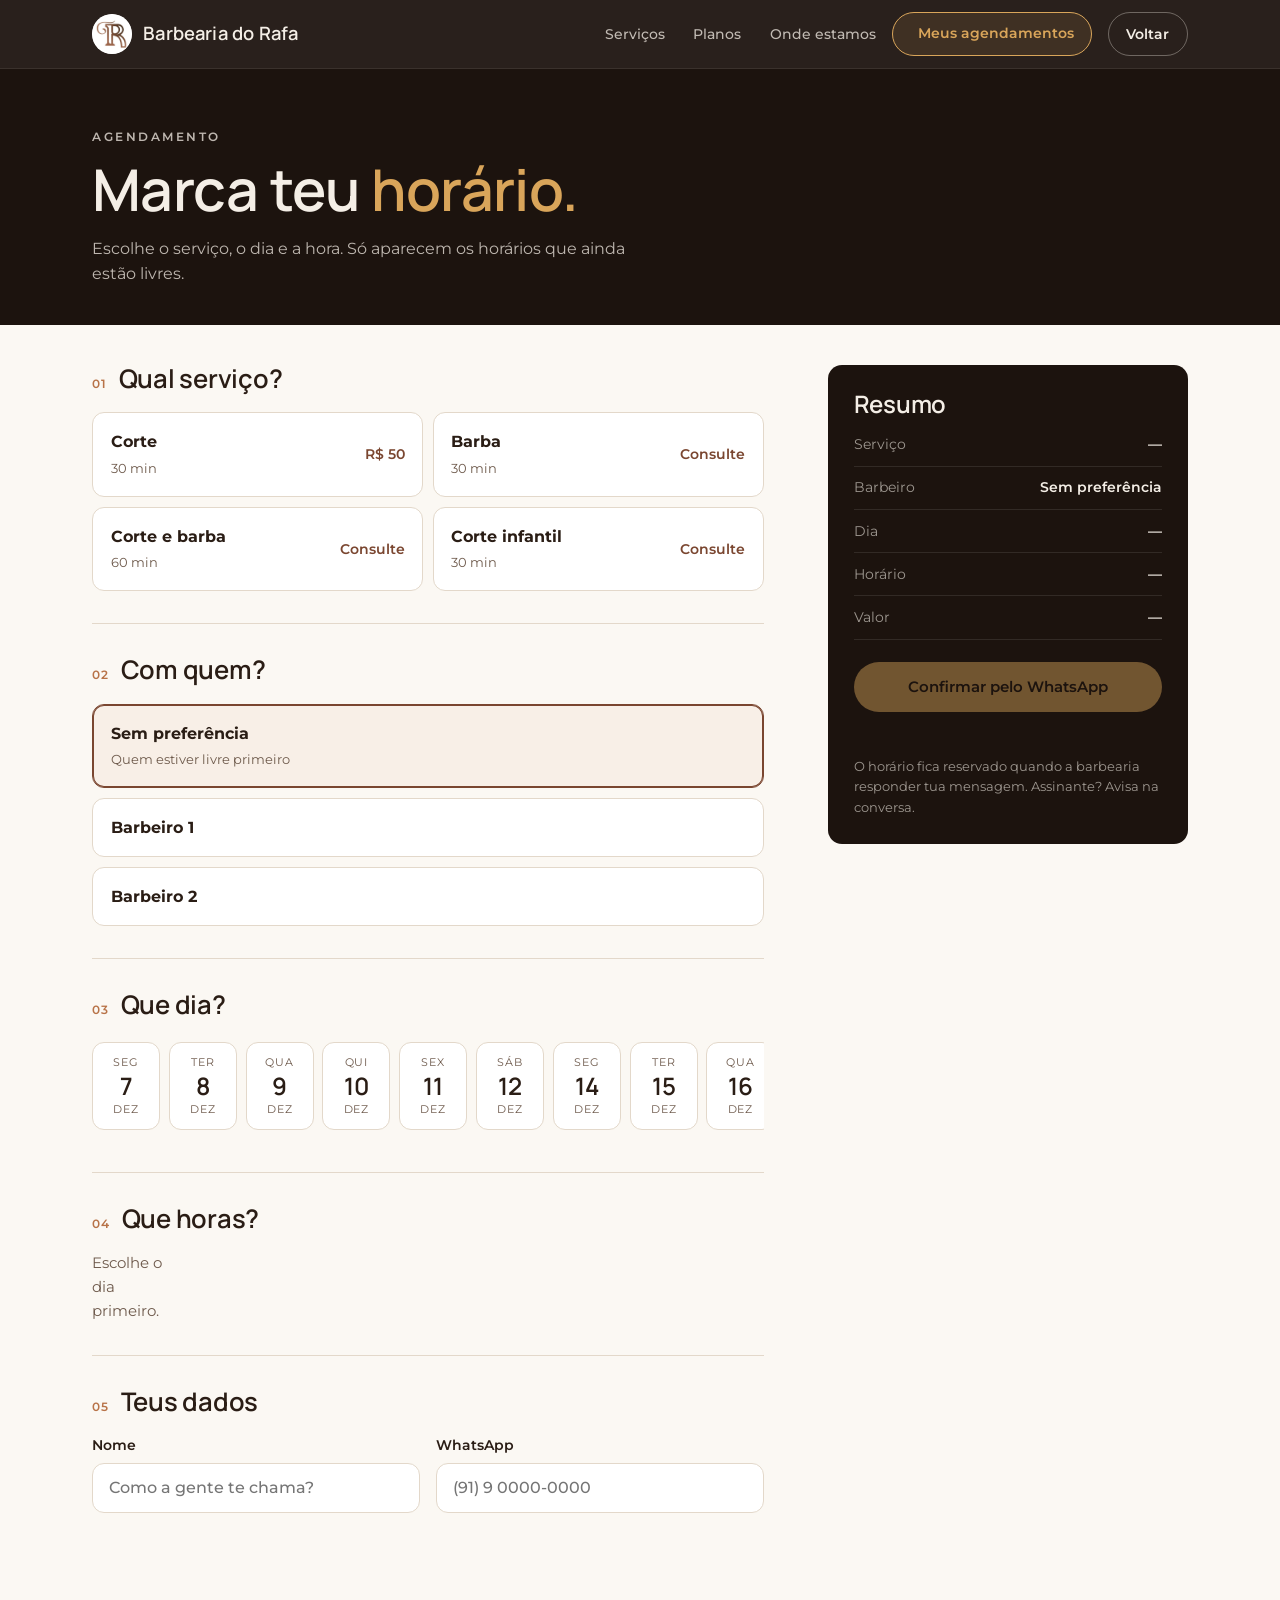
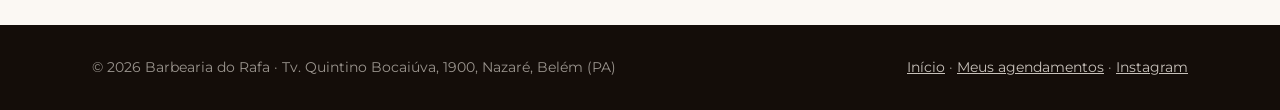
==== commit 49676828: "Meus agendamentos: tira o ícone de calendário, fica só o texto Co-Authored-By: Claude Sonnet 5.5 <no" ====
--- a/agendamento.html
+++ b/agendamento.html
@@ -22,7 +22,7 @@
       <a href="index.html#planos">Planos</a>
       <a href="index.html#onde">Onde estamos</a>
     </nav>
-    <a class="btn-meus" href="meus-agendamentos.html"><svg viewBox="0 0 24 24" fill="none" stroke="currentColor" stroke-width="2" stroke-linecap="round" stroke-linejoin="round" aria-hidden="true"><rect x="3" y="4.5" width="18" height="16" rx="2.5"/><path d="M3 9.5h18M8 2.5v4M16 2.5v4M9 15l2 2 4-4"/></svg><span class="rot-longo">Meus agendamentos</span><span class="rot-curto" aria-hidden="true">Horários</span></a>
+    <a class="btn-meus" href="meus-agendamentos.html"><svg viewBox="0 0 24 24" fill="none" stroke="currentColor" stroke-width="2" stroke-linecap="round" stroke-linejoin="round" aria-hidden="true"><rect x="3" y="4.5" width="18" height="16" rx="2.5"/><path d="M3 9.5h18M8 2.5v4M16 2.5v4M9 15l2 2 4-4"/></svg><span class="rot-longo">Meus agendamentos</span><span class="rot-curto" aria-hidden="true">Meus horários</span></a>
     <a class="btn btn-linha" href="index.html">Voltar</a>
   </div>
 </header>
--- a/css/style.css
+++ b/css/style.css
@@ -290,29 +290,25 @@
 .topo .wrap { justify-content: flex-start; }
 .topo .marca { margin-right: auto; min-width: 0; }
 .btn-meus { display: inline-flex; align-items: center; justify-content: center; gap: .5rem; flex: none; min-height: 44px; padding: .55rem 1.05rem; border: 1.5px solid var(--ouro); border-radius: 999px; background: rgba(217, 165, 90, .12); color: var(--ouro); font: 600 .85rem/1 var(--texto); text-decoration: none; white-space: nowrap; transition: background .2s, color .2s; }
-.btn-meus svg { width: 18px; height: 18px; flex: none; }
 .btn-meus:hover, .btn-meus[aria-current="page"] { background: var(--ouro); color: var(--cafe); }
 .btn-meus .rot-curto { display: none; }
 @media (max-width: 899px) {
-  /* No celular: ícone com a palavra "Horários" embaixo, do lado do ☰ */
+  /* No celular: versão curta ("Meus horários"), do lado do ☰ */
   .topo .wrap { gap: .5rem; }
-  .btn-meus { flex-direction: column; gap: 3px; width: 64px; min-height: 48px; padding: 5px 4px; border-radius: 12px; font-size: .64rem; letter-spacing: .02em; }
-  .btn-meus svg { width: 20px; height: 20px; }
+  .btn-meus { min-height: 44px; padding: .5rem .8rem; font-size: .8rem; }
   .btn-meus .rot-longo { display: none; }
   .btn-meus .rot-curto { display: block; }
 }
 @media (max-width: 359px) {
   .marca span { font-size: 1rem; }
   .marca img { width: 34px; height: 34px; }
-  .btn-meus { width: 56px; }
+  .btn-meus { padding: .5rem .65rem; font-size: .76rem; }
 }
 .menu-meus { display: flex; align-items: center; gap: .9rem; margin: .9rem 0 .6rem; padding: 1rem 1.1rem; min-height: 64px; border: 1.5px solid var(--ouro); border-radius: 14px; background: rgba(217, 165, 90, .12); color: var(--creme); text-decoration: none; }
-.menu-meus svg { width: 26px; height: 26px; flex: none; color: var(--ouro); }
 .menu-meus b { display: block; font-family: var(--titulo); font-size: 1.2rem; font-weight: 600; color: var(--ouro); }
 .menu-meus small { display: block; font-size: .8rem; color: rgba(244, 238, 230, .7); line-height: 1.35; }
 .menu-meus[aria-current="page"] { background: var(--ouro); }
-.menu-meus[aria-current="page"] b, .menu-meus[aria-current="page"] svg, .menu-meus[aria-current="page"] small { color: var(--cafe); }
-a.ja-agendou { display: inline-flex; align-items: center; gap: .6rem; min-height: 44px; margin-top: 1rem; padding: .55rem 1.1rem; border: 1.5px solid rgba(217, 165, 90, .55); border-radius: 999px; background: rgba(217, 165, 90, .1); color: rgba(244, 238, 230, .85); font-size: .88rem; text-decoration: none; }
-a.ja-agendou svg { width: 18px; height: 18px; flex: none; color: var(--ouro); }
+.menu-meus[aria-current="page"] b, .menu-meus[aria-current="page"] small { color: var(--cafe); }
+a.ja-agendou { display: inline-flex; align-items: center; min-height: 44px; margin-top: 1rem; padding: .55rem 1.1rem; border: 1.5px solid rgba(217, 165, 90, .55); border-radius: 999px; background: rgba(217, 165, 90, .1); color: rgba(244, 238, 230, .85); font-size: .88rem; text-decoration: none; }
 a.ja-agendou b { color: var(--ouro); font-weight: 600; }
 a.ja-agendou:hover { border-color: var(--ouro); }
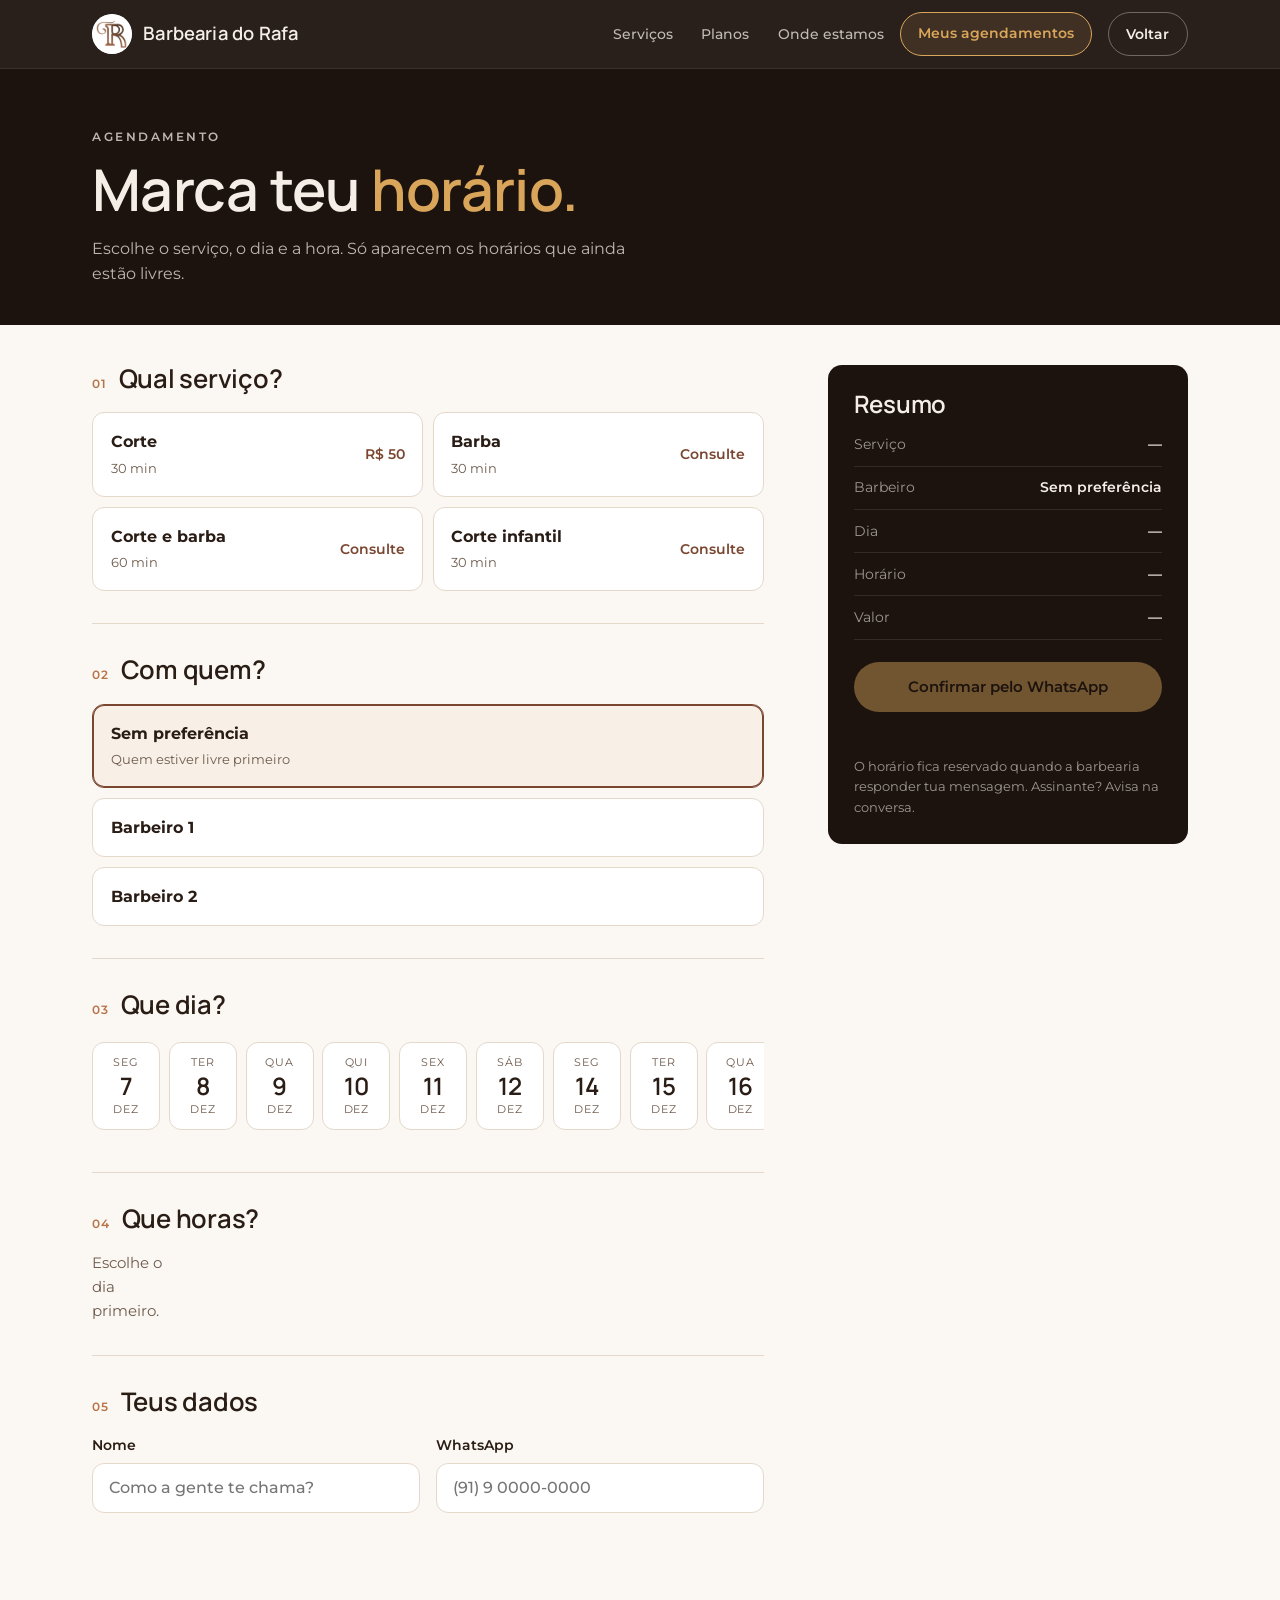
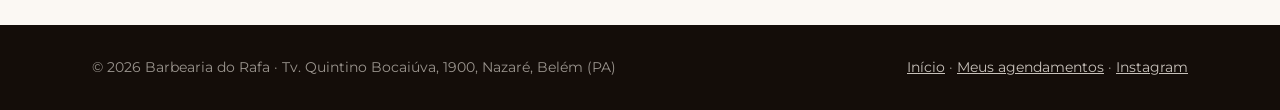
==== commit f19290ae: "Tira de vez o ícone de calendário e impede o menu do topo de sobrepor os botões Co-Authored-By: Clau" ====
--- a/agendamento.html
+++ b/agendamento.html
@@ -22,7 +22,7 @@
       <a href="index.html#planos">Planos</a>
       <a href="index.html#onde">Onde estamos</a>
     </nav>
-    <a class="btn-meus" href="meus-agendamentos.html"><svg viewBox="0 0 24 24" fill="none" stroke="currentColor" stroke-width="2" stroke-linecap="round" stroke-linejoin="round" aria-hidden="true"><rect x="3" y="4.5" width="18" height="16" rx="2.5"/><path d="M3 9.5h18M8 2.5v4M16 2.5v4M9 15l2 2 4-4"/></svg><span class="rot-longo">Meus agendamentos</span><span class="rot-curto" aria-hidden="true">Meus horários</span></a>
+    <a class="btn-meus" href="meus-agendamentos.html"><span class="rot-longo">Meus agendamentos</span><span class="rot-curto" aria-hidden="true">Meus horários</span></a>
     <a class="btn btn-linha" href="index.html">Voltar</a>
   </div>
 </header>
--- a/css/style.css
+++ b/css/style.css
@@ -312,3 +312,10 @@
 a.ja-agendou { display: inline-flex; align-items: center; min-height: 44px; margin-top: 1rem; padding: .55rem 1.1rem; border: 1.5px solid rgba(217, 165, 90, .55); border-radius: 999px; background: rgba(217, 165, 90, .1); color: rgba(244, 238, 230, .85); font-size: .88rem; text-decoration: none; }
 a.ja-agendou b { color: var(--ouro); font-weight: 600; }
 a.ja-agendou:hover { border-color: var(--ouro); }
+/* O menu de seções não encolhe por cima dos botões; em telas médias fica mais compacto */
+.nav { flex: none; }
+@media (min-width: 900px) and (max-width: 1199px) {
+  .nav { gap: 1.1rem; }
+  .nav a { font-size: .82rem; }
+  .btn-meus { padding: .55rem .85rem; }
+}
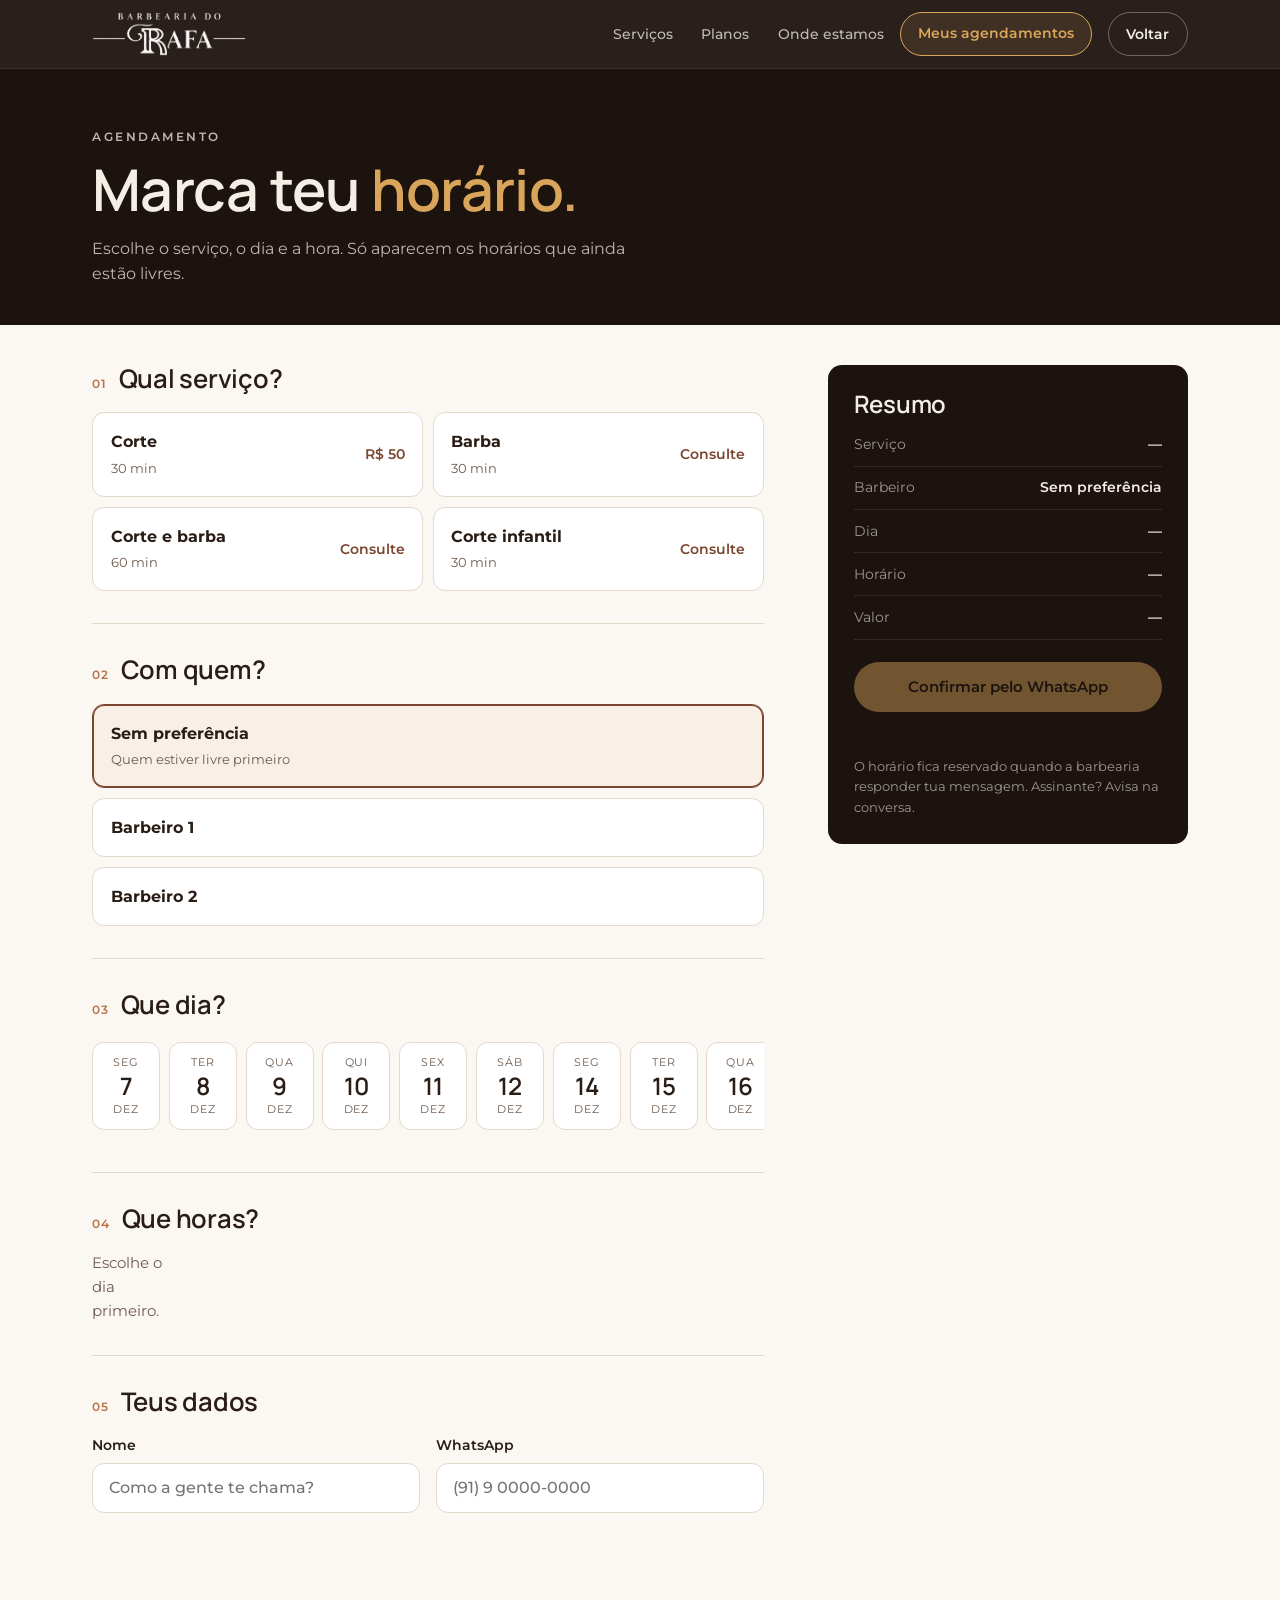
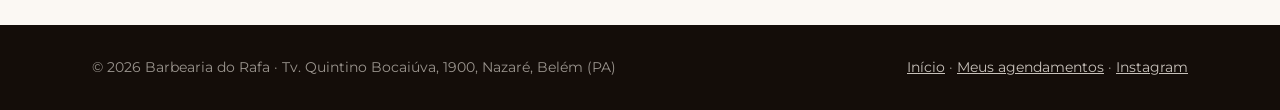
==== commit fa8546a8: "Topo: troca o logo redondo e o nome pelo logo completo (versão compacta no celular) Co-Authored-By: " ====
--- a/agendamento.html
+++ b/agendamento.html
@@ -16,7 +16,7 @@
 
 <header class="topo">
   <div class="wrap">
-    <a class="marca" href="index.html"><img src="img/logo.png" alt=""><span>Barbearia do Rafa</span></a>
+    <a class="marca" href="index.html" aria-label="Barbearia do Rafa, início"><picture><source media="(max-width: 899px)" srcset="img/logo-topo-compacto.png"><img src="img/logo-topo.png" alt="Barbearia do Rafa" width="170" height="48"></picture></a>
     <nav class="nav" aria-label="Seções">
       <a href="index.html#servicos">Serviços</a>
       <a href="index.html#planos">Planos</a>
--- a/css/style.css
+++ b/css/style.css
@@ -44,7 +44,8 @@
 .topo { position: sticky; top: 0; z-index: 20; background: rgba(28, 19, 14, .94); backdrop-filter: blur(10px); border-bottom: 1px solid rgba(244, 238, 230, .08); }
 .topo .wrap { display: flex; align-items: center; justify-content: space-between; gap: 1rem; height: 68px; }
 .marca { display: flex; align-items: center; gap: .7rem; text-decoration: none; color: var(--creme); }
-.marca img { width: 40px; height: 40px; border-radius: 50%; background: #fff; }
+.marca img { display: block; width: auto; height: 44px; max-width: 100%; }
+.marca picture { display: block; line-height: 0; }
 .marca span { font-family: var(--titulo); font-size: 1.15rem; font-weight: 600; letter-spacing: .01em; }
 .nav { display: none; gap: 1.8rem; }
 .nav a { color: rgba(244, 238, 230, .75); text-decoration: none; font-size: .88rem; font-weight: 500; }
@@ -300,8 +301,7 @@
   .btn-meus .rot-curto { display: block; }
 }
 @media (max-width: 359px) {
-  .marca span { font-size: 1rem; }
-  .marca img { width: 34px; height: 34px; }
+  .marca img { height: 40px; }
   .btn-meus { padding: .5rem .65rem; font-size: .76rem; }
 }
 .menu-meus { display: flex; align-items: center; gap: .9rem; margin: .9rem 0 .6rem; padding: 1rem 1.1rem; min-height: 64px; border: 1.5px solid var(--ouro); border-radius: 14px; background: rgba(217, 165, 90, .12); color: var(--creme); text-decoration: none; }
